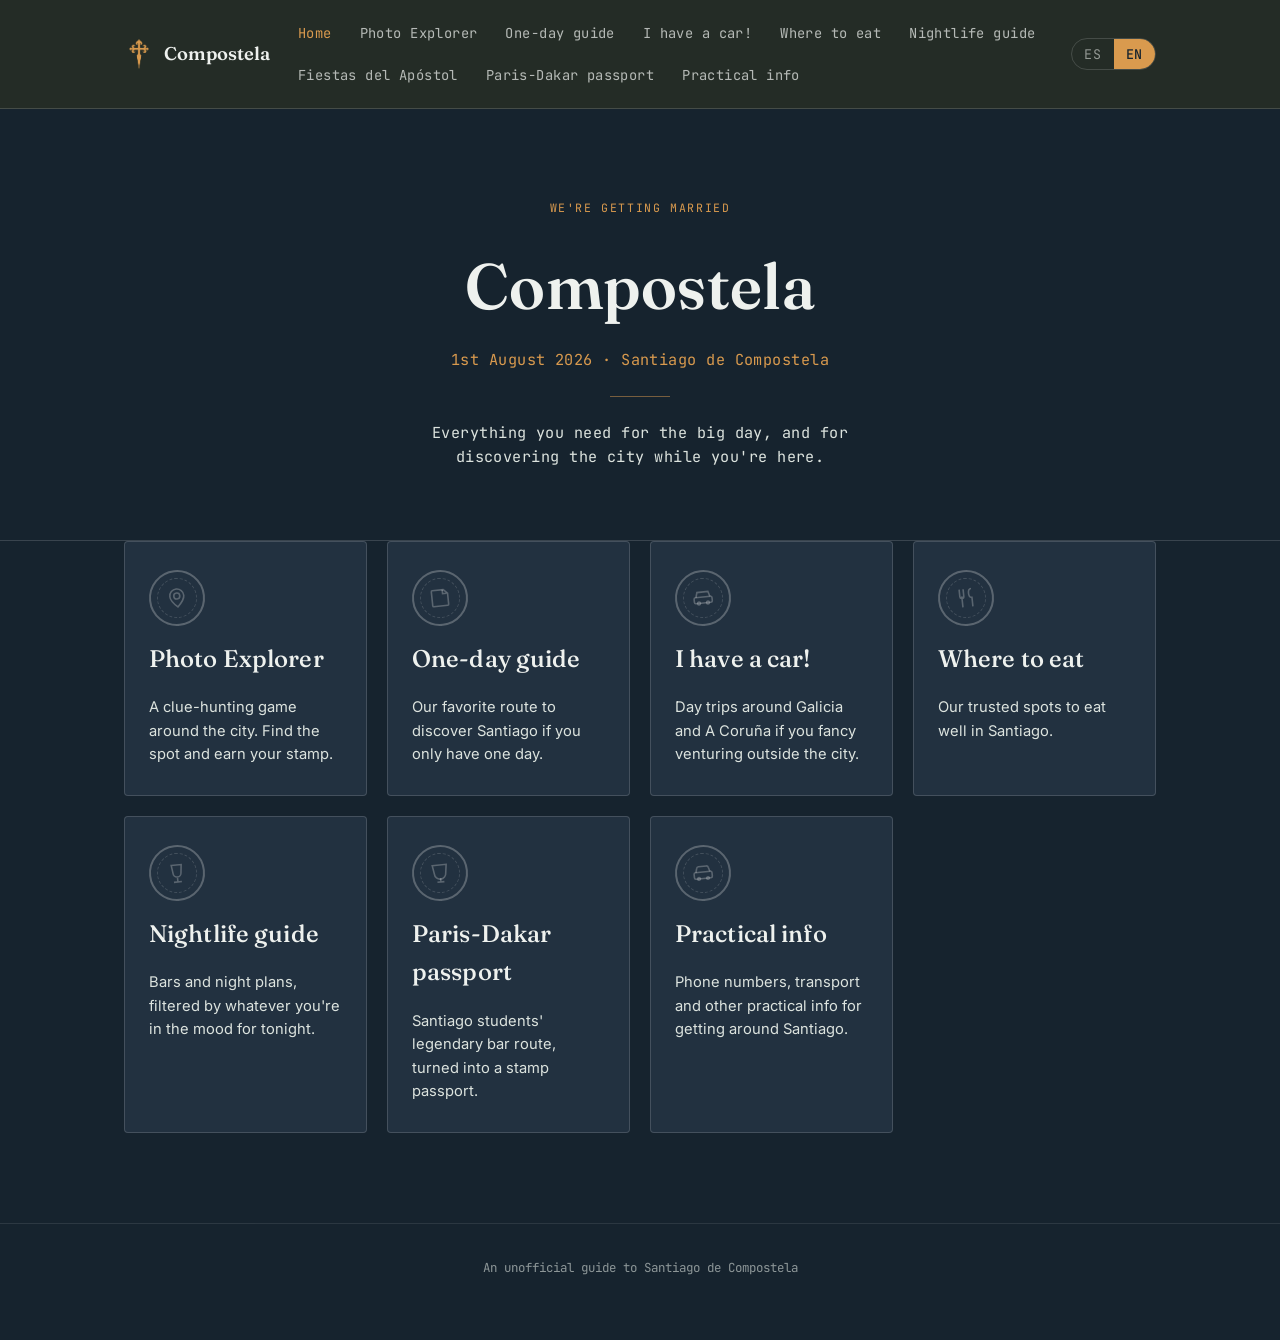
==== index.html @ 48f5cbca "Add files via upload" ====
<!DOCTYPE html>
<html lang="es">
<head>
<meta charset="UTF-8">
<meta name="viewport" content="width=device-width, initial-scale=1.0">
<title>Compostela — Guía no oficial de Santiago de Compostela</title>
<link rel="icon" type="image/x-icon" href="images/favicon/favicon.ico">
<link rel="icon" type="image/png" sizes="32x32" href="images/favicon/favicon-32.png">
<link rel="icon" type="image/png" sizes="192x192" href="images/favicon/favicon-192.png">
<link rel="apple-touch-icon" sizes="180x180" href="images/favicon/apple-touch-icon.png">

<meta property="og:type" content="website">
<meta property="og:title" content="Compostela — Guía no oficial de Santiago de Compostela">
<meta property="og:description" content="Guías, un juego de pistas por la ciudad, dónde comer y salir, y mucho más para descubrir Santiago de Compostela.">
<meta property="og:image" content="images/social-preview.png">

<meta name="twitter:card" content="summary_large_image">
<meta name="twitter:image" content="images/social-preview.png">
<link rel="stylesheet" href="css/style.css">
</head>
<body>

<nav class="topnav">
  <div class="topnav-inner">
    <a href="index.html" class="brand">
      <span class="stamp-icon">
        <img src="images/favicon/nav-cross.png" alt="" style="width:100%;height:100%;object-fit:contain;">
      </span>
      Compostela
    </a>
    <button class="nav-toggle" id="nav-toggle" aria-label="Menu" aria-expanded="false">
      <svg class="icon-menu" viewBox="0 0 24 24" stroke="currentColor" stroke-width="1.8" fill="none" stroke-linecap="round"><line x1="3" y1="6" x2="21" y2="6"/><line x1="3" y1="12" x2="21" y2="12"/><line x1="3" y1="18" x2="21" y2="18"/></svg>
      <svg class="icon-close" viewBox="0 0 24 24" stroke="currentColor" stroke-width="1.8" fill="none" stroke-linecap="round"><line x1="6" y1="6" x2="18" y2="18"/><line x1="6" y1="18" x2="18" y2="6"/></svg>
    </button>
    <div class="nav-links" id="nav-links">
      <a href="index.html" class="active" data-i18n="nav_home">Inicio</a>
      <a href="foto-explorer.html" data-i18n="nav_photo">Foto Explorer</a>
      <a href="que-ver.html" data-i18n="nav_ver">Qué ver en un día</a>
      <a href="tengo-coche.html" data-i18n="nav_coche">¡Tengo coche!</a>
      <a href="comer.html" data-i18n="nav_comer">Dónde comer</a>
      <a href="salir.html" data-i18n="nav_salir">¿Por dónde salir?</a>
      <a href="fiestas.html" data-i18n="nav_fiestas">Fiestas del Apóstol</a>
      <a href="paris-dakar.html" data-i18n="nav_parisdakar">Pasaporte París-Dakar</a>
      <a href="datos-interes.html" data-i18n="nav_datos">Datos de interés</a>
    </div>
    <div class="lang-toggle">
      <button data-lang-btn="es">ES</button>
      <button data-lang-btn="en">EN</button>
    </div>
  </div>
</nav>

<header class="hero">
  <div class="container">
    <span class="eyebrow" data-i18n="hero_eyebrow">Guía de viaje</span>
    <h1>Compostela</h1>
    <p class="hero-sub" style="font-family:var(--font-mono);color:var(--gold);margin-bottom:6px;" data-i18n="hero_date">Santiago de Compostela</p>
    <div class="divider"></div>
    <p class="hero-sub" data-i18n="hero_sub">Todo lo que necesitas para descubrir la ciudad a tu ritmo: juegos, rutas, dónde comer y salir, y mucho más.</p>
  </div>
</header>

<section class="section-nav-grid">
  <a href="foto-explorer.html" class="section-nav-card">
    <span class="stamp stamp-locked">
      <svg viewBox="0 0 24 24" stroke-width="1.6"><circle cx="12" cy="10" r="3"/><path d="M12 21s7-6.5 7-11a7 7 0 10-14 0c0 4.5 7 11 7 11z"/></svg>
    </span>
    <h3 data-i18n="home_photo_title">Foto Explorer</h3>
    <p data-i18n="home_photo_desc">Un juego de pistas por la ciudad. Encuentra el lugar y consigue tu sello.</p>
  </a>

  <a href="que-ver.html" class="section-nav-card">
    <span class="stamp stamp-locked">
      <svg viewBox="0 0 24 24" stroke-width="1.6"><path d="M4 19V5a1 1 0 011-1h11l4 4v11a1 1 0 01-1 1H5a1 1 0 01-1-1z"/><path d="M15 4v4h4"/></svg>
    </span>
    <h3 data-i18n="home_ver_title">Qué ver en un día</h3>
    <p data-i18n="home_ver_desc">Nuestra ruta favorita para descubrir Santiago si solo tienes un día.</p>
  </a>

  <a href="tengo-coche.html" class="section-nav-card">
    <span class="stamp stamp-locked">
      <svg viewBox="0 0 24 24" stroke-width="1.6"><path d="M5 11l1.5-5h11L19 11"/><rect x="3" y="11" width="18" height="6" rx="1.5"/><circle cx="7.5" cy="17" r="1.4"/><circle cx="16.5" cy="17" r="1.4"/></svg>
    </span>
    <h3 data-i18n="home_coche_title">¡Tengo coche!</h3>
    <p data-i18n="home_coche_desc">Escapadas por Galicia y A Coruña si te quieres alejar un poco de la ciudad.</p>
  </a>

  <a href="comer.html" class="section-nav-card">
    <span class="stamp stamp-locked">
      <svg viewBox="0 0 24 24" stroke-width="1.6"><path d="M6 3v7a2 2 0 004 0V3M8 10v11"/><path d="M18 3c-1.6 0-3 1.6-3 4.5S16.4 12 18 12v9"/></svg>
    </span>
    <h3 data-i18n="home_comer_title">Dónde comer</h3>
    <p data-i18n="home_comer_desc">Nuestros sitios de confianza para comer bien en Santiago.</p>
  </a>

  <a href="salir.html" class="section-nav-card">
    <span class="stamp stamp-locked">
      <svg viewBox="0 0 24 24" stroke-width="1.6"><path d="M8 21h8M12 17v4M7 4h10l-1 8a4 4 0 01-8 0L7 4z"/></svg>
    </span>
    <h3 data-i18n="home_salir_title">¿Por dónde salir?</h3>
    <p data-i18n="home_salir_desc">Bares y planes nocturnos, filtrados por lo que te apetezca esta noche.</p>
  </a>

  <a href="fiestas.html" class="section-nav-card" id="fiestas-nav-card">
    <span class="stamp stamp-locked">
      <svg viewBox="0 0 24 24" stroke-width="1.6"><path d="M12 3v4M6.5 6.5l2 2M17.5 6.5l-2 2M4 14l3.2-.6M20 14l-3.2-.6"/><path d="M12 10v4M9.5 12.3l1.5 1.7 1.5-1.7"/><path d="M6 20c1.7-1.3 3.7-1.3 6 0s4.3 1.3 6 0"/></svg>
    </span>
    <h3 data-i18n="home_fiestas_title">Fiestas del Apóstol</h3>
    <p data-i18n="home_fiestas_desc">El programa oficial de las fiestas patronales, del 22 al 31 de julio.</p>
  </a>

  <a href="paris-dakar.html" class="section-nav-card">
    <span class="stamp stamp-locked">
      <svg viewBox="0 0 24 24" stroke-width="1.6"><path d="M5 4h14l-1.3 8.5a5.7 5.7 0 01-11.4 0L5 4z"/><path d="M12 17v4M8.5 21h7"/></svg>
    </span>
    <h3 data-i18n="home_parisdakar_title">Pasaporte París-Dakar</h3>
    <p data-i18n="home_parisdakar_desc">La mítica ruta de bares de los estudiantes compostelanos, convertida en pasaporte de sellos.</p>
  </a>

  <a href="datos-interes.html" class="section-nav-card">
    <span class="stamp stamp-locked">
      <svg viewBox="0 0 24 24" stroke-width="1.6"><path d="M5 11l1.2-4.2A2 2 0 018.1 5.3h7.8a2 2 0 011.9 1.5L19 11"/><rect x="3" y="11" width="18" height="6.5" rx="1.5"/><circle cx="7.5" cy="17.5" r="1.3"/><circle cx="16.5" cy="17.5" r="1.3"/></svg>
    </span>
    <h3 data-i18n="home_datos_title">Datos de interés</h3>
    <p data-i18n="home_datos_desc">Teléfonos, transporte y otra información práctica para el día a día en Santiago.</p>
  </a>
</section>

<footer class="site-footer">
  <p data-i18n="footer_text">Guía no oficial de Santiago de Compostela</p>
</footer>

<script src="js/i18n.js"></script>
<script src="js/data.js"></script>
<script>
  document.addEventListener("DOMContentLoaded", () => {
    const card = document.getElementById("fiestas-nav-card");
    if (!card || typeof FIESTAS_ITEMS === "undefined") return;
    const now = new Date();
    const todayIso = `${now.getFullYear()}-${String(now.getMonth() + 1).padStart(2, "0")}-${String(now.getDate()).padStart(2, "0")}`;
    const anyUpcoming = FIESTAS_ITEMS.some((item) => !item.isoDate || item.isoDate >= todayIso);
    if (!anyUpcoming) card.style.display = "none";
  });
</script>
</body>
</html>
---- css/style.css ----
/* ==========================================================================
   Niall & Javi — Santiago de Compostela, 1 agosto 2026
   Design system: "Credencial del Peregrino" (pilgrim's passport)
   ========================================================================== */

@import url('https://fonts.googleapis.com/css2?family=Fraunces:ital,opsz,wght@0,9..144,400;0,9..144,500;0,9..144,600;1,9..144,500&family=Inter:wght@400;500;600&family=JetBrains+Mono:wght@400;500&display=swap');

:root {
  /* Color tokens — "Noite Atlántica" palette (distinct from the wedding site) */
  --stone-dark: #16232e;      /* deep Atlantic navy — primary background */
  --stone-mid: #223140;       /* lifted panels on dark */
  --parchment: #eef1ee;       /* cool paper */
  --parchment-dim: #dce3de;
  --gold: #d99a4e;            /* warm copper — primary accent */
  --gold-bright: #e6b06a;
  --moss: #3f7d78;            /* teal — secondary accent */
  --rust: #c1503a;            /* coral-red — CTA / highlight only */
  --ink: #16232e;             /* dark text on light */
  --cream-text: #eef1ee;      /* light text on dark */
  --line: rgba(238, 241, 238, 0.16);
  --line-dark: rgba(22, 35, 46, 0.14);

  --font-display: 'Fraunces', serif;
  --font-body: 'Inter', sans-serif;
  --font-mono: 'JetBrains Mono', monospace;

  --radius: 4px;
  --max-width: 1080px;
}

* { box-sizing: border-box; -webkit-tap-highlight-color: transparent; }

button, a, .photo-tile, .filter-pill { touch-action: manipulation; }

html { scroll-behavior: smooth; }

@media (prefers-reduced-motion: reduce) {
  html { scroll-behavior: auto; }
  * { animation-duration: 0.01ms !important; transition-duration: 0.01ms !important; }
}

body {
  margin: 0;
  background: var(--stone-dark);
  color: var(--cream-text);
  font-family: var(--font-body);
  font-size: 16px;
  line-height: 1.6;
  -webkit-font-smoothing: antialiased;
}

/* Faint scallop-fan watermark, used sparingly */
.shell-mark {
  position: absolute;
  pointer-events: none;
  opacity: 0.06;
  z-index: 0;
}

a { color: inherit; }

img { max-width: 100%; display: block; }

h1, h2, h3, h4 {
  font-family: var(--font-display);
  font-weight: 500;
  margin: 0 0 0.4em;
  letter-spacing: 0.005em;
}

h1 { font-size: clamp(2.4rem, 5vw, 4.2rem); font-weight: 600; }
h2 { font-size: clamp(1.7rem, 3vw, 2.4rem); }
h3 { font-size: clamp(1.2rem, 2vw, 1.5rem); }

p { margin: 0 0 1em; }

.eyebrow {
  font-family: var(--font-mono);
  text-transform: uppercase;
  letter-spacing: 0.14em;
  font-size: 0.72rem;
  color: var(--gold);
}

.container {
  max-width: var(--max-width);
  margin: 0 auto;
  padding: 0 24px;
  position: relative;
  z-index: 1;
}

/* ---------- Top nav ---------- */
.topnav {
  position: sticky;
  top: 0;
  z-index: 50;
  background: rgba(38, 46, 39, 0.92);
  backdrop-filter: blur(6px);
  border-bottom: 1px solid var(--line);
}

.topnav-inner {
  max-width: var(--max-width);
  margin: 0 auto;
  padding: 14px 24px;
  display: flex;
  align-items: center;
  justify-content: space-between;
  gap: 16px;
}

.brand {
  font-family: var(--font-display);
  font-size: 1.15rem;
  font-weight: 600;
  text-decoration: none;
  color: var(--parchment);
  display: flex;
  align-items: center;
  gap: 10px;
}

.brand .stamp-icon { width: 30px; height: 30px; flex-shrink: 0; }

.nav-links {
  display: flex;
  gap: 4px;
  align-items: center;
  flex-wrap: wrap;
}

.nav-links a {
  text-decoration: none;
  font-size: 0.86rem;
  font-family: var(--font-mono);
  letter-spacing: 0.03em;
  color: var(--cream-text);
  opacity: 0.72;
  padding: 8px 12px;
  border-radius: var(--radius);
  transition: opacity 0.2s, background 0.2s;
  white-space: nowrap;
}

.nav-links a:hover { opacity: 1; background: rgba(242,234,212,0.06); }
.nav-links a.active { opacity: 1; color: var(--gold); }

.lang-toggle {
  display: flex;
  border: 1px solid var(--line);
  border-radius: 20px;
  overflow: hidden;
  font-family: var(--font-mono);
  font-size: 0.75rem;
  flex-shrink: 0;
}

/* Hamburger button — hidden on desktop, shown only on mobile */
.nav-toggle {
  display: none;
  background: transparent;
  border: none;
  color: var(--parchment);
  cursor: pointer;
  padding: 8px;
  order: 3;
}

.nav-toggle svg { width: 24px; height: 24px; display: block; }
.nav-toggle .icon-close { display: none; }
.nav-toggle.open .icon-menu { display: none; }
.nav-toggle.open .icon-close { display: block; }

.lang-toggle button {
  background: transparent;
  border: none;
  color: var(--cream-text);
  padding: 6px 12px;
  cursor: pointer;
  opacity: 0.55;
  font-family: var(--font-mono);
  letter-spacing: 0.05em;
  transition: all 0.2s;
}

.lang-toggle button.active {
  background: var(--gold);
  color: var(--stone-dark);
  opacity: 1;
  font-weight: 500;
}

/* ---------- Hero ---------- */
.hero {
  position: relative;
  padding: 90px 24px 70px;
  text-align: center;
  overflow: hidden;
  border-bottom: 1px solid var(--line);
}

.hero .eyebrow { display: block; margin-bottom: 18px; }

.hero h1 { margin-bottom: 10px; }

.hero .names-sep {
  color: var(--gold);
  font-style: italic;
  font-family: var(--font-display);
  padding: 0 0.25em;
}

.hero-sub {
  font-family: var(--font-mono);
  font-size: 0.95rem;
  color: var(--parchment-dim);
  letter-spacing: 0.03em;
  max-width: 480px;
  margin: 0 auto;
}

/* ---------- Stamp badge (signature element) ---------- */
.stamp {
  --stamp-color: var(--gold);
  display: inline-flex;
  align-items: center;
  justify-content: center;
  width: 84px;
  height: 84px;
  border-radius: 50%;
  border: 2px solid var(--stamp-color);
  position: relative;
  transform: rotate(-6deg);
  flex-shrink: 0;
}

.stamp::before {
  content: '';
  position: absolute;
  inset: 6px;
  border: 1px dashed var(--stamp-color);
  border-radius: 50%;
  opacity: 0.6;
}

.stamp svg { width: 34px; height: 34px; stroke: var(--stamp-color); fill: none; }

.stamp.stamp-locked {
  --stamp-color: rgba(242, 234, 212, 0.28);
  filter: grayscale(1);
}

.stamp.stamp-earned {
  --stamp-color: var(--gold-bright);
  animation: stamp-in 0.4s ease-out;
}

@keyframes stamp-in {
  from { transform: rotate(-6deg) scale(0.6); opacity: 0; }
  to { transform: rotate(-6deg) scale(1); opacity: 1; }
}

/* ---------- Section wrapper ---------- */
.section {
  padding: 64px 24px;
}

.section-head {
  max-width: 640px;
  margin: 0 auto 40px;
  text-align: center;
}

.section-head p { color: var(--parchment-dim); }

/* ---------- Cards on parchment ---------- */
.card {
  background: var(--parchment);
  color: var(--ink);
  border-radius: var(--radius);
  padding: 26px;
  border: 1px solid var(--line-dark);
  position: relative;
}

.card h3 { color: var(--ink); }
.card p { color: #3d4a52; }

.grid {
  display: flex;
  flex-wrap: wrap;
  justify-content: center;
  gap: 22px;
}

.grid > .card {
  flex: 1 1 280px;
  max-width: 340px;
}

.grid > .photo-tile {
  flex: 1 1 140px;
  max-width: 170px;
}

/* ---------- Buttons ---------- */
.btn {
  display: inline-flex;
  align-items: center;
  gap: 8px;
  font-family: var(--font-mono);
  font-size: 0.82rem;
  letter-spacing: 0.04em;
  text-decoration: none;
  padding: 11px 20px;
  border-radius: 30px;
  border: 1px solid var(--gold);
  color: var(--gold);
  background: transparent;
  cursor: pointer;
  transition: all 0.2s;
}

.btn:hover { background: var(--gold); color: var(--stone-dark); }

.btn-solid {
  background: var(--rust);
  border-color: var(--rust);
  color: var(--parchment);
}

.btn-solid:hover { background: #8c3d28; border-color: #8c3d28; color: var(--parchment); }

.btn:disabled { opacity: 0.4; cursor: not-allowed; }
.btn:disabled:hover { background: transparent; color: var(--gold); }

/* ---------- Homepage nav cards ---------- */
.section-nav-grid {
  display: grid;
  gap: 20px;
  grid-template-columns: repeat(auto-fit, minmax(240px, 1fr));
  max-width: var(--max-width);
  margin: 0 auto;
  padding: 0 24px 90px;
}

.section-nav-card {
  text-decoration: none;
  background: var(--stone-mid);
  border: 1px solid var(--line);
  border-radius: var(--radius);
  padding: 28px 24px;
  display: flex;
  flex-direction: column;
  gap: 14px;
  transition: transform 0.25s, border-color 0.25s;
}

.section-nav-card:hover { transform: translateY(-4px); border-color: var(--gold); }

.section-nav-card .stamp { width: 56px; height: 56px; }
.section-nav-card .stamp svg { width: 24px; height: 24px; }

.section-nav-card h3 { color: var(--parchment); margin-bottom: 4px; }
.section-nav-card p { color: var(--parchment-dim); font-size: 0.92rem; margin: 0; }

/* ---------- Footer ---------- */
.site-footer {
  border-top: 1px solid var(--line);
  padding: 34px 24px 50px;
  text-align: center;
  font-family: var(--font-mono);
  font-size: 0.78rem;
  color: var(--parchment-dim);
  opacity: 0.6;
}

/* ---------- Utility ---------- */
.tag {
  display: inline-block;
  font-family: var(--font-mono);
  font-size: 0.7rem;
  letter-spacing: 0.05em;
  text-transform: uppercase;
  padding: 3px 9px;
  border-radius: 12px;
  border: 1px solid currentColor;
  margin: 0 6px 6px 0;
}

.tag svg, .btn svg, .pill-icon svg {
  width: 14px;
  height: 14px;
  vertical-align: -2px;
  flex-shrink: 0;
}

.icon-tag {
  display: inline-flex;
  align-items: center;
  gap: 6px;
}

.filter-pill {
  display: inline-flex;
  align-items: center;
  gap: 7px;
}

.pill-icon {
  display: inline-flex;
  width: 14px;
  height: 14px;
}

/* ---------- Paris-Dakar route ---------- */
.pd-route {
  display: flex;
  flex-direction: column;
  gap: 4px;
  max-width: 480px;
  margin: 0 auto;
  position: relative;
}

.pd-route::before {
  content: '';
  position: absolute;
  left: 41px;
  top: 12px;
  bottom: 12px;
  width: 1px;
  background: var(--line);
  z-index: 0;
}

.pd-stop {
  display: flex;
  align-items: center;
  gap: 18px;
  background: transparent;
  border: none;
  color: inherit;
  font-family: var(--font-body);
  text-align: left;
  cursor: pointer;
  padding: 10px 4px;
  border-radius: var(--radius);
  position: relative;
  z-index: 1;
  transition: background 0.2s;
}

.pd-stop:hover { background: rgba(242,234,212,0.05); }

.pd-stop .stamp { width: 60px; height: 60px; flex-shrink: 0; }
.pd-stop .stamp svg { width: 24px; height: 24px; }

.pd-stop-info { display: flex; flex-direction: column; gap: 2px; }
.pd-stop-name { font-family: var(--font-display); font-size: 1.05rem; }

#pd-complete-banner {
  display: none;
  text-align: center;
  max-width: 480px;
  margin: 32px auto 0;
}

.rings-rating {
  display: flex;
  gap: 4px;
  margin: 6px 0 12px;
}

.ring-icon {
  display: inline-flex;
  color: rgba(38, 46, 39, 0.18);
}

.ring-icon svg { width: 15px; height: 15px; }

.ring-icon.filled { color: var(--gold); }

.divider {
  width: 60px;
  height: 1px;
  background: var(--gold);
  margin: 24px auto;
  opacity: 0.5;
}

/* i18n visibility handled via JS toggling [data-lang] on <html> and CSS attr selectors */
[data-i18n-lang="en"] { display: none; }
html[lang="en"] [data-i18n-lang="en"] { display: initial; }
html[lang="en"] [data-i18n-lang="es"] { display: none; }
html[lang="es"] [data-i18n-lang="es"] { display: initial; }
html[lang="es"] [data-i18n-lang="en"] { display: none; }

/* ---------- Photo Explorer grid ---------- */
.photo-tile {
  background: var(--stone-mid);
  border: 1px solid var(--line);
  border-radius: var(--radius);
  padding: 22px 16px;
  display: flex;
  flex-direction: column;
  align-items: center;
  gap: 10px;
  cursor: pointer;
  color: inherit;
  font-family: var(--font-body);
  transition: border-color 0.2s, transform 0.2s;
  text-align: center;
}

.photo-tile:hover { border-color: var(--gold); transform: translateY(-3px); }

.photo-tile-title { font-family: var(--font-display); font-size: 1rem; }
.photo-tile-hint { font-family: var(--font-mono); font-size: 0.7rem; color: var(--parchment-dim); opacity: 0.7; text-transform: uppercase; letter-spacing: 0.05em; }

.photo-tile-thumb-wrap {
  position: relative;
  width: 100%;
  display: block;
  margin-bottom: 8px;
}

.stamp-mini {
  width: 34px;
  height: 34px;
  position: absolute;
  top: -8px;
  right: -8px;
  background: var(--stone-mid);
}

.stamp-mini svg { width: 15px; height: 15px; }

/* ---------- Guía de proximidad ---------- */
#fe-proximity-widget {
  position: fixed;
  left: 50%;
  bottom: 20px;
  transform: translateX(-50%);
  z-index: 90;
  background: rgba(38, 46, 39, 0.94);
  border: 1px solid var(--gold);
  border-radius: 30px;
  padding: 10px 20px 10px 14px;
  align-items: center;
  gap: 12px;
  box-shadow: 0 6px 24px rgba(0,0,0,0.35);
  max-width: calc(100vw - 32px);
}

.fe-proximity-arrow {
  display: inline-flex;
  color: var(--gold);
  flex-shrink: 0;
  transition: transform 0.3s ease-out;
}

.fe-proximity-arrow svg { width: 26px; height: 26px; }

.fe-proximity-info {
  display: flex;
  flex-direction: column;
  line-height: 1.25;
  font-family: var(--font-mono);
  font-size: 0.78rem;
  color: var(--parchment-dim);
  white-space: nowrap;
  overflow: hidden;
  text-overflow: ellipsis;
}

.fe-proximity-info strong {
  font-family: var(--font-body);
  color: var(--parchment);
  font-size: 0.92rem;
  max-width: 55vw;
  overflow: hidden;
  text-overflow: ellipsis;
  white-space: nowrap;
}

#fe-arrival-banner {
  position: fixed;
  top: 90px;
  left: 50%;
  transform: translateX(-50%) translateY(-20px);
  z-index: 100;
  background: var(--gold);
  color: var(--stone-dark);
  font-family: var(--font-mono);
  font-size: 0.85rem;
  font-weight: 500;
  padding: 12px 22px;
  border-radius: 30px;
  opacity: 0;
  pointer-events: none;
  transition: opacity 0.3s ease, transform 0.3s ease;
  max-width: calc(100vw - 32px);
  text-align: center;
}

#fe-arrival-banner.show {
  opacity: 1;
  transform: translateX(-50%) translateY(0);
}

.progress-bar-row {
  display: flex;
  align-items: center;
  justify-content: center;
  gap: 10px;
  font-family: var(--font-mono);
  font-size: 0.85rem;
  color: var(--gold);
  margin-bottom: 36px;
}

/* ---------- Modal ---------- */
.modal-overlay {
  position: fixed;
  inset: 0;
  background: rgba(20, 24, 20, 0.82);
  display: none;
  align-items: flex-start;
  justify-content: center;
  padding: 40px 20px;
  overflow-y: auto;
  z-index: 100;
}

.modal-overlay.open { display: flex; }

.modal-box {
  background: var(--stone-dark);
  border: 1px solid var(--line);
  border-radius: 6px;
  max-width: 520px;
  width: 100%;
  padding: 32px;
  position: relative;
  margin: auto;
}

.modal-close {
  position: absolute;
  top: 16px;
  right: 16px;
  background: transparent;
  border: none;
  color: var(--parchment-dim);
  font-size: 1.4rem;
  cursor: pointer;
  line-height: 1;
  padding: 6px;
}

.clue-block { margin-bottom: 14px; }
.clue-block summary { list-style: none; }
.clue-block summary::-webkit-details-marker { display: none; }
.clue-block[open] summary { margin-bottom: 4px; }

/* ---------- Filter pills (Salir) ---------- */
.filter-row {
  display: flex;
  flex-wrap: wrap;
  gap: 10px;
  justify-content: center;
  margin-bottom: 16px;
}

.filter-pill {
  font-family: var(--font-mono);
  font-size: 0.78rem;
  letter-spacing: 0.03em;
  padding: 8px 16px;
  border-radius: 20px;
  border: 1px solid var(--line);
  background: transparent;
  color: var(--parchment-dim);
  cursor: pointer;
  transition: all 0.2s;
}

.filter-pill:hover { border-color: var(--gold); color: var(--parchment); }

.filter-pill.active {
  background: var(--gold);
  border-color: var(--gold);
  color: var(--stone-dark);
}

.filter-group-label {
  text-align: center;
  font-family: var(--font-mono);
  font-size: 0.72rem;
  text-transform: uppercase;
  letter-spacing: 0.1em;
  color: var(--parchment-dim);
  opacity: 0.6;
  margin: 22px 0 10px;
}

@media (max-width: 640px) {
  .topnav-inner { flex-wrap: wrap; padding: 12px 16px; }

  .nav-toggle { display: block; }

  .nav-links {
    display: none;
    order: 4;
    width: 100%;
    flex-direction: column;
    align-items: stretch;
    background: var(--stone-dark);
    border-top: 1px solid var(--line);
    margin-top: 12px;
    padding-top: 6px;
    max-height: 65vh;
    overflow-y: auto;
    -webkit-overflow-scrolling: touch;
  }

  .nav-links.mobile-open { display: flex; }

  .nav-links a {
    padding: 15px 8px;
    border-bottom: 1px solid var(--line);
    font-size: 0.92rem;
    opacity: 0.85;
  }

  .nav-links a:last-child { border-bottom: none; }
  .nav-links a:hover { background: rgba(242,234,212,0.05); }
  .nav-links a.active { opacity: 1; }

  .hero { padding: 56px 18px 44px; }
  .section { padding: 48px 18px; }
  .container { padding: 0 18px; }

  /* Bigger touch targets (~44px min height) on phones */
  .lang-toggle button { padding: 10px 14px; }
  .btn { padding: 13px 20px; }
  .filter-pill { padding: 11px 16px; }
  .filter-row { gap: 8px; }

  .modal-overlay { padding: 0; align-items: stretch; }
  .modal-box {
    max-width: none;
    width: 100%;
    min-height: 100%;
    border-radius: 0;
    padding: 24px 18px 40px;
  }
  .modal-close { top: 14px; right: 14px; padding: 10px; font-size: 1.6rem; }

  .photo-tile { padding: 18px 12px; }
  .section-nav-grid { padding: 0 18px 70px; }
}

@media (max-width: 380px) {
  .photo-tile { padding: 14px 8px; }
  #photo-grid { grid-template-columns: repeat(2, 1fr) !important; }
}
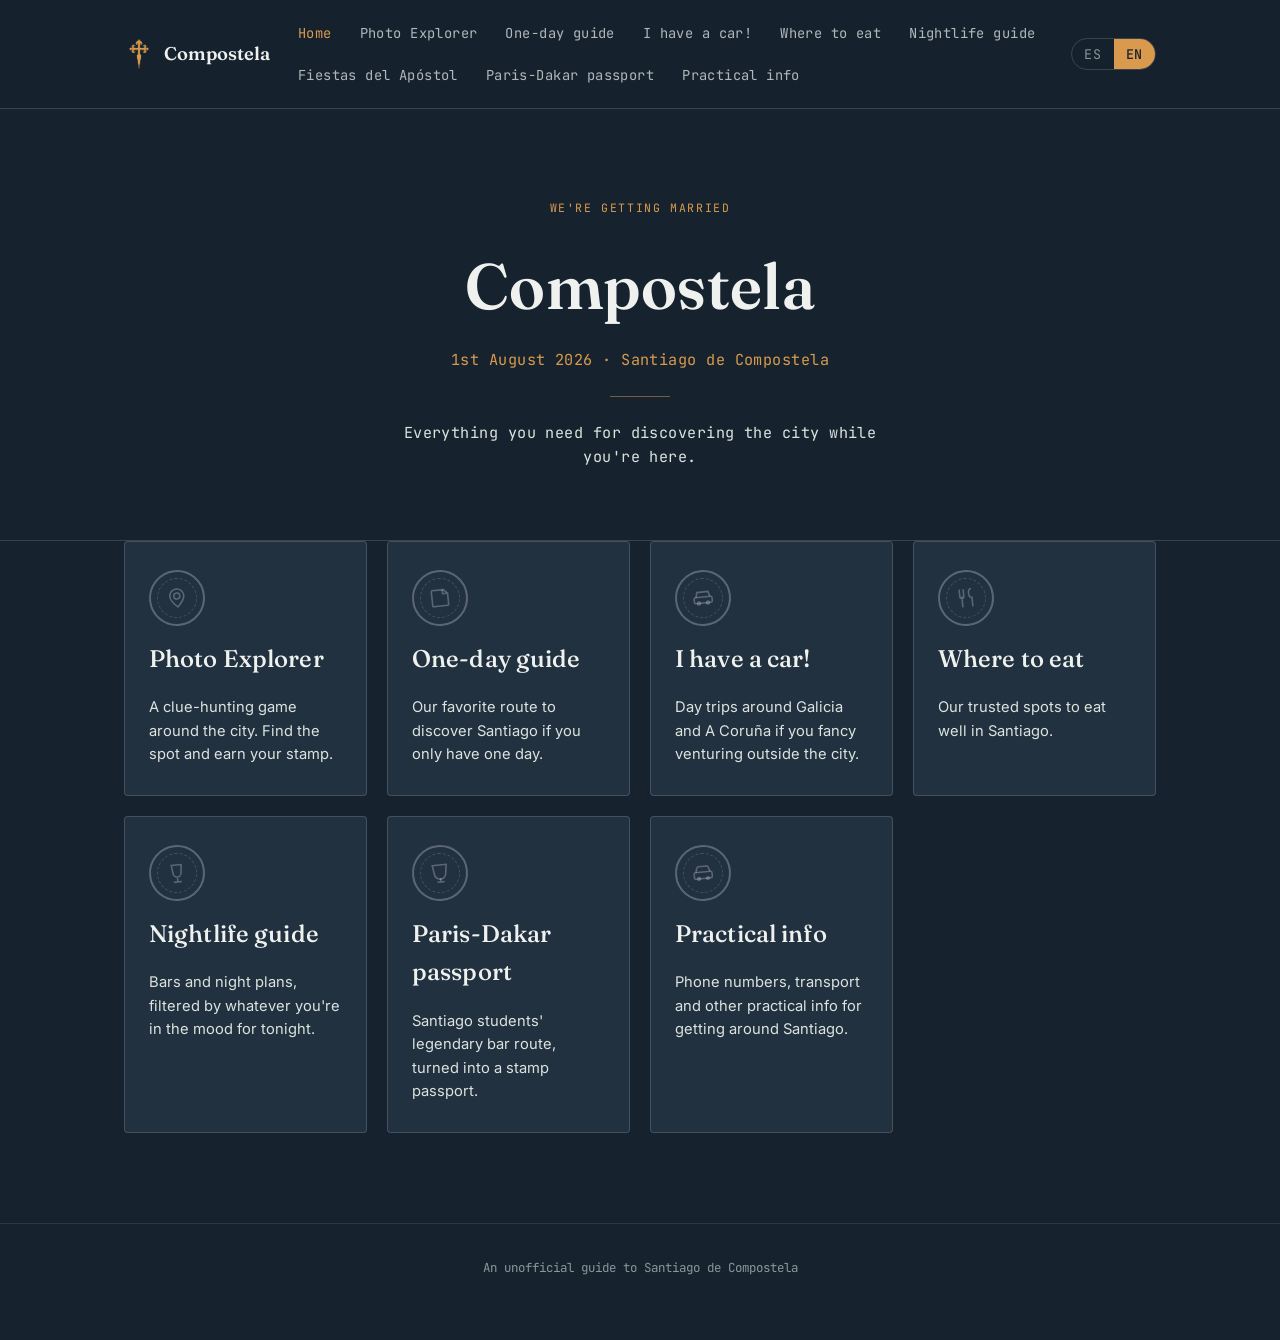
==== commit dcff8777: "Add files via upload" ====
--- a/index.html
+++ b/index.html
@@ -16,6 +16,8 @@
 
 <meta name="twitter:card" content="summary_large_image">
 <meta name="twitter:image" content="images/social-preview.png">
+<!-- Analítica anónima y agregada (sin cookies, sin identificar a nadie). Panel: cloud.umami.is -->
+<script defer src="https://cloud.umami.is/script.js" data-website-id="01a8e9a5-37d9-45f7-b84c-47a6871a5ffc"></script>
 <link rel="stylesheet" href="css/style.css">
 </head>
 <body>
--- a/css/style.css
+++ b/css/style.css
@@ -95,7 +95,7 @@
   position: sticky;
   top: 0;
   z-index: 50;
-  background: rgba(38, 46, 39, 0.92);
+  background: rgba(22, 35, 46, 0.92);
   backdrop-filter: blur(6px);
   border-bottom: 1px solid var(--line);
 }
@@ -143,7 +143,7 @@
   white-space: nowrap;
 }
 
-.nav-links a:hover { opacity: 1; background: rgba(242,234,212,0.06); }
+.nav-links a:hover { opacity: 1; background: rgba(238,241,238,0.06); }
 .nav-links a.active { opacity: 1; color: var(--gold); }
 
 .lang-toggle {
@@ -247,7 +247,7 @@
 .stamp svg { width: 34px; height: 34px; stroke: var(--stamp-color); fill: none; }
 
 .stamp.stamp-locked {
-  --stamp-color: rgba(242, 234, 212, 0.28);
+  --stamp-color: rgba(238, 241, 238, 0.28);
   filter: grayscale(1);
 }
 
@@ -330,7 +330,7 @@
   color: var(--parchment);
 }
 
-.btn-solid:hover { background: #8c3d28; border-color: #8c3d28; color: var(--parchment); }
+.btn-solid:hover { background: #9c4530; border-color: #9c4530; color: var(--parchment); }
 
 .btn:disabled { opacity: 0.4; cursor: not-allowed; }
 .btn:disabled:hover { background: transparent; color: var(--gold); }
@@ -452,7 +452,7 @@
   transition: background 0.2s;
 }
 
-.pd-stop:hover { background: rgba(242,234,212,0.05); }
+.pd-stop:hover { background: rgba(238,241,238,0.05); }
 
 .pd-stop .stamp { width: 60px; height: 60px; flex-shrink: 0; }
 .pd-stop .stamp svg { width: 24px; height: 24px; }
@@ -475,7 +475,7 @@
 
 .ring-icon {
   display: inline-flex;
-  color: rgba(38, 46, 39, 0.18);
+  color: rgba(22, 35, 46, 0.18);
 }
 
 .ring-icon svg { width: 15px; height: 15px; }
@@ -544,7 +544,7 @@
   bottom: 20px;
   transform: translateX(-50%);
   z-index: 90;
-  background: rgba(38, 46, 39, 0.94);
+  background: rgba(22, 35, 46, 0.94);
   border: 1px solid var(--gold);
   border-radius: 30px;
   padding: 10px 20px 10px 14px;
@@ -625,7 +625,7 @@
 .modal-overlay {
   position: fixed;
   inset: 0;
-  background: rgba(20, 24, 20, 0.82);
+  background: rgba(14, 20, 26, 0.82);
   display: none;
   align-items: flex-start;
   justify-content: center;
@@ -736,7 +736,7 @@
   }
 
   .nav-links a:last-child { border-bottom: none; }
-  .nav-links a:hover { background: rgba(242,234,212,0.05); }
+  .nav-links a:hover { background: rgba(238,241,238,0.05); }
   .nav-links a.active { opacity: 1; }
 
   .hero { padding: 56px 18px 44px; }
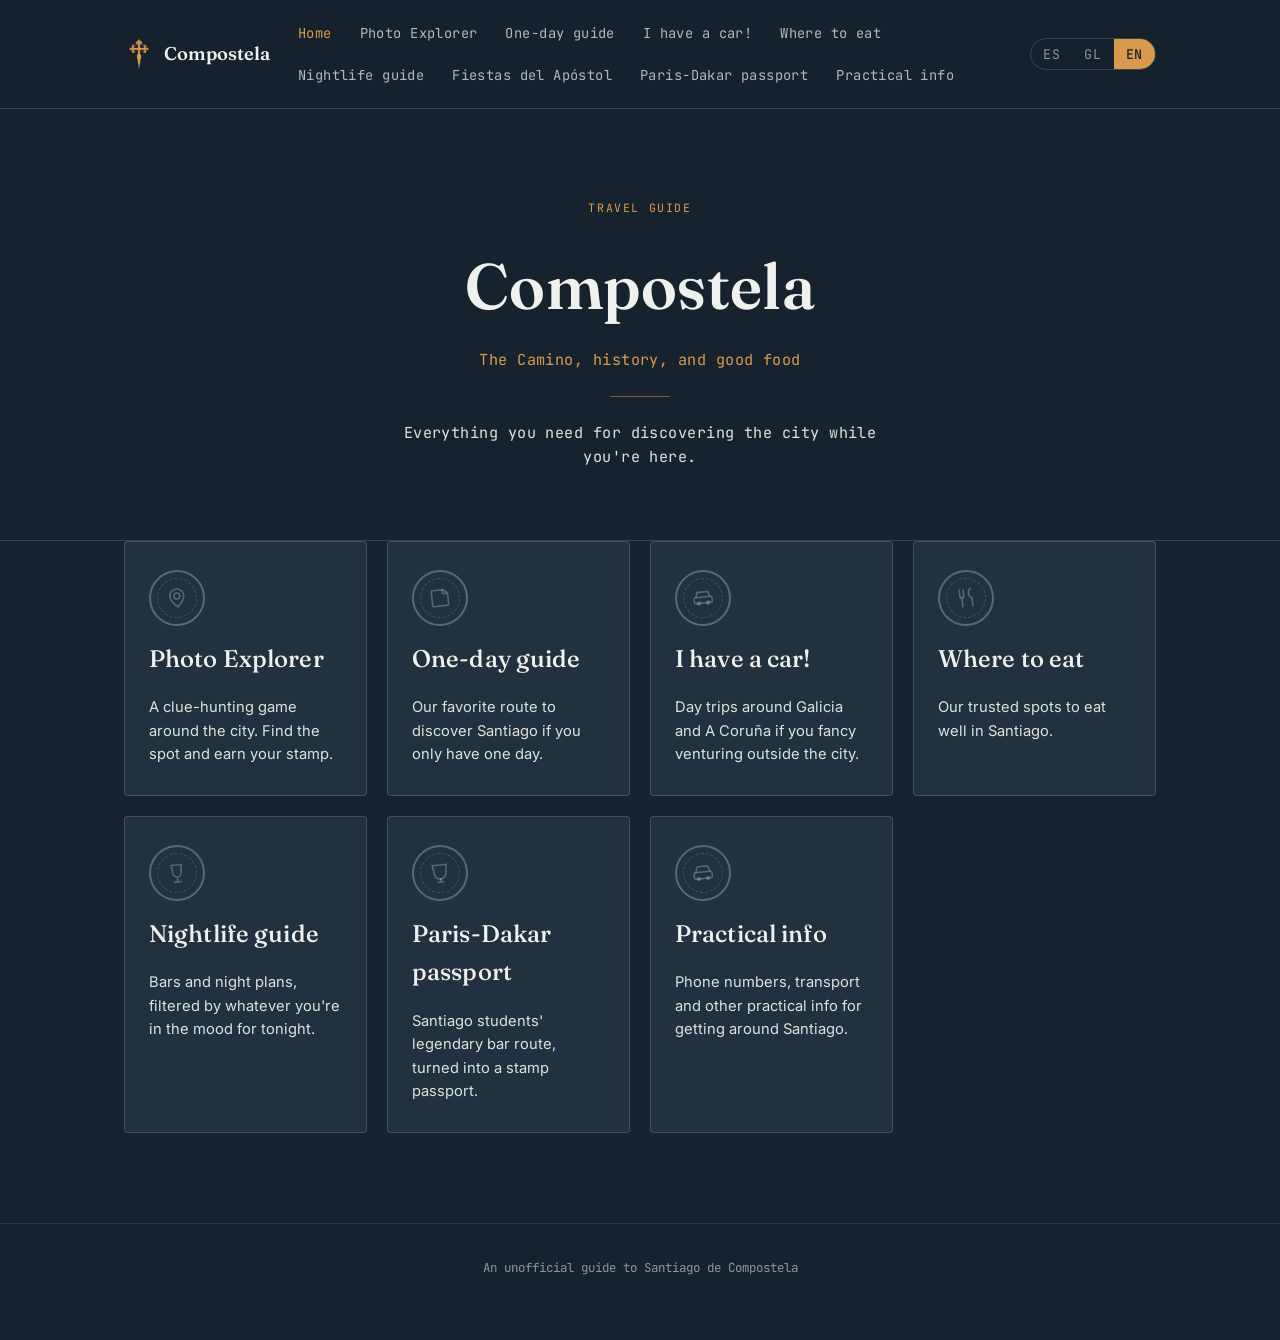
==== commit e5d202b2: "Add files via upload" ====
--- a/index.html
+++ b/index.html
@@ -47,6 +47,7 @@
     </div>
     <div class="lang-toggle">
       <button data-lang-btn="es">ES</button>
+      <button data-lang-btn="gl">GL</button>
       <button data-lang-btn="en">EN</button>
     </div>
   </div>
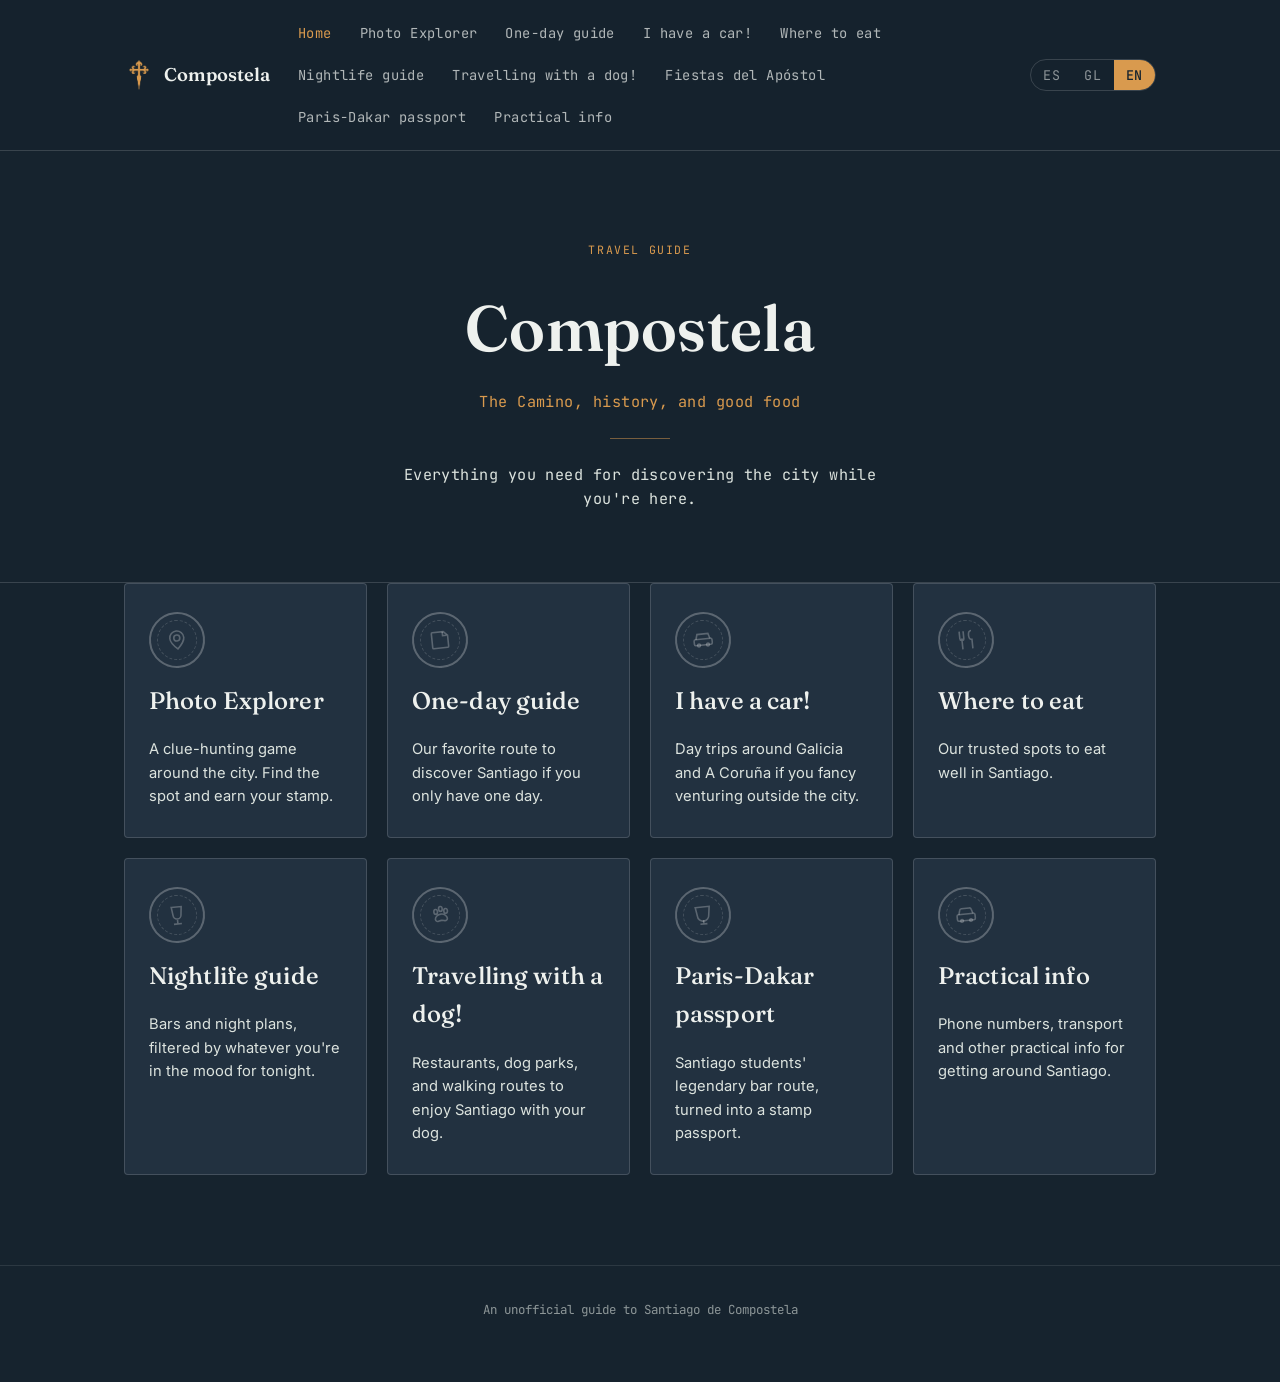
==== commit 5f4fb2b7: "Add files via upload" ====
--- a/index.html
+++ b/index.html
@@ -41,6 +41,7 @@
       <a href="tengo-coche.html" data-i18n="nav_coche">¡Tengo coche!</a>
       <a href="comer.html" data-i18n="nav_comer">Dónde comer</a>
       <a href="salir.html" data-i18n="nav_salir">¿Por dónde salir?</a>
+      <a href="voy-con-un-perro.html" data-i18n="nav_perro">¡Voy con un perro!</a>
       <a href="fiestas.html" data-i18n="nav_fiestas">Fiestas del Apóstol</a>
       <a href="paris-dakar.html" data-i18n="nav_parisdakar">Pasaporte París-Dakar</a>
       <a href="datos-interes.html" data-i18n="nav_datos">Datos de interés</a>
@@ -104,6 +105,14 @@
     <p data-i18n="home_salir_desc">Bares y planes nocturnos, filtrados por lo que te apetezca esta noche.</p>
   </a>
 
+  <a href="voy-con-un-perro.html" class="section-nav-card">
+    <span class="stamp stamp-locked">
+      <svg viewBox="0 0 24 24" stroke-width="1.6" fill="currentColor" stroke="none"><ellipse cx="8" cy="8.5" rx="1.8" ry="2.4"/><ellipse cx="13" cy="6" rx="1.8" ry="2.4"/><ellipse cx="18" cy="8.5" rx="1.8" ry="2.4"/><path d="M13 11.2c-3.3 0-6 2.3-6 4.7 0 1.5 1.3 2.6 2.9 2.2 1-.25 2-.6 3.1-.6s2.1.35 3.1.6c1.6.4 2.9-.7 2.9-2.2 0-2.4-2.7-4.7-6-4.7z"/></svg>
+    </span>
+    <h3 data-i18n="home_perro_title">¡Voy con un perro!</h3>
+    <p data-i18n="home_perro_desc">Restaurantes, parques caninos y rutas de paseo para disfrutar de Santiago con tu perro.</p>
+  </a>
+
   <a href="fiestas.html" class="section-nav-card" id="fiestas-nav-card">
     <span class="stamp stamp-locked">
       <svg viewBox="0 0 24 24" stroke-width="1.6"><path d="M12 3v4M6.5 6.5l2 2M17.5 6.5l-2 2M4 14l3.2-.6M20 14l-3.2-.6"/><path d="M12 10v4M9.5 12.3l1.5 1.7 1.5-1.7"/><path d="M6 20c1.7-1.3 3.7-1.3 6 0s4.3 1.3 6 0"/></svg>
